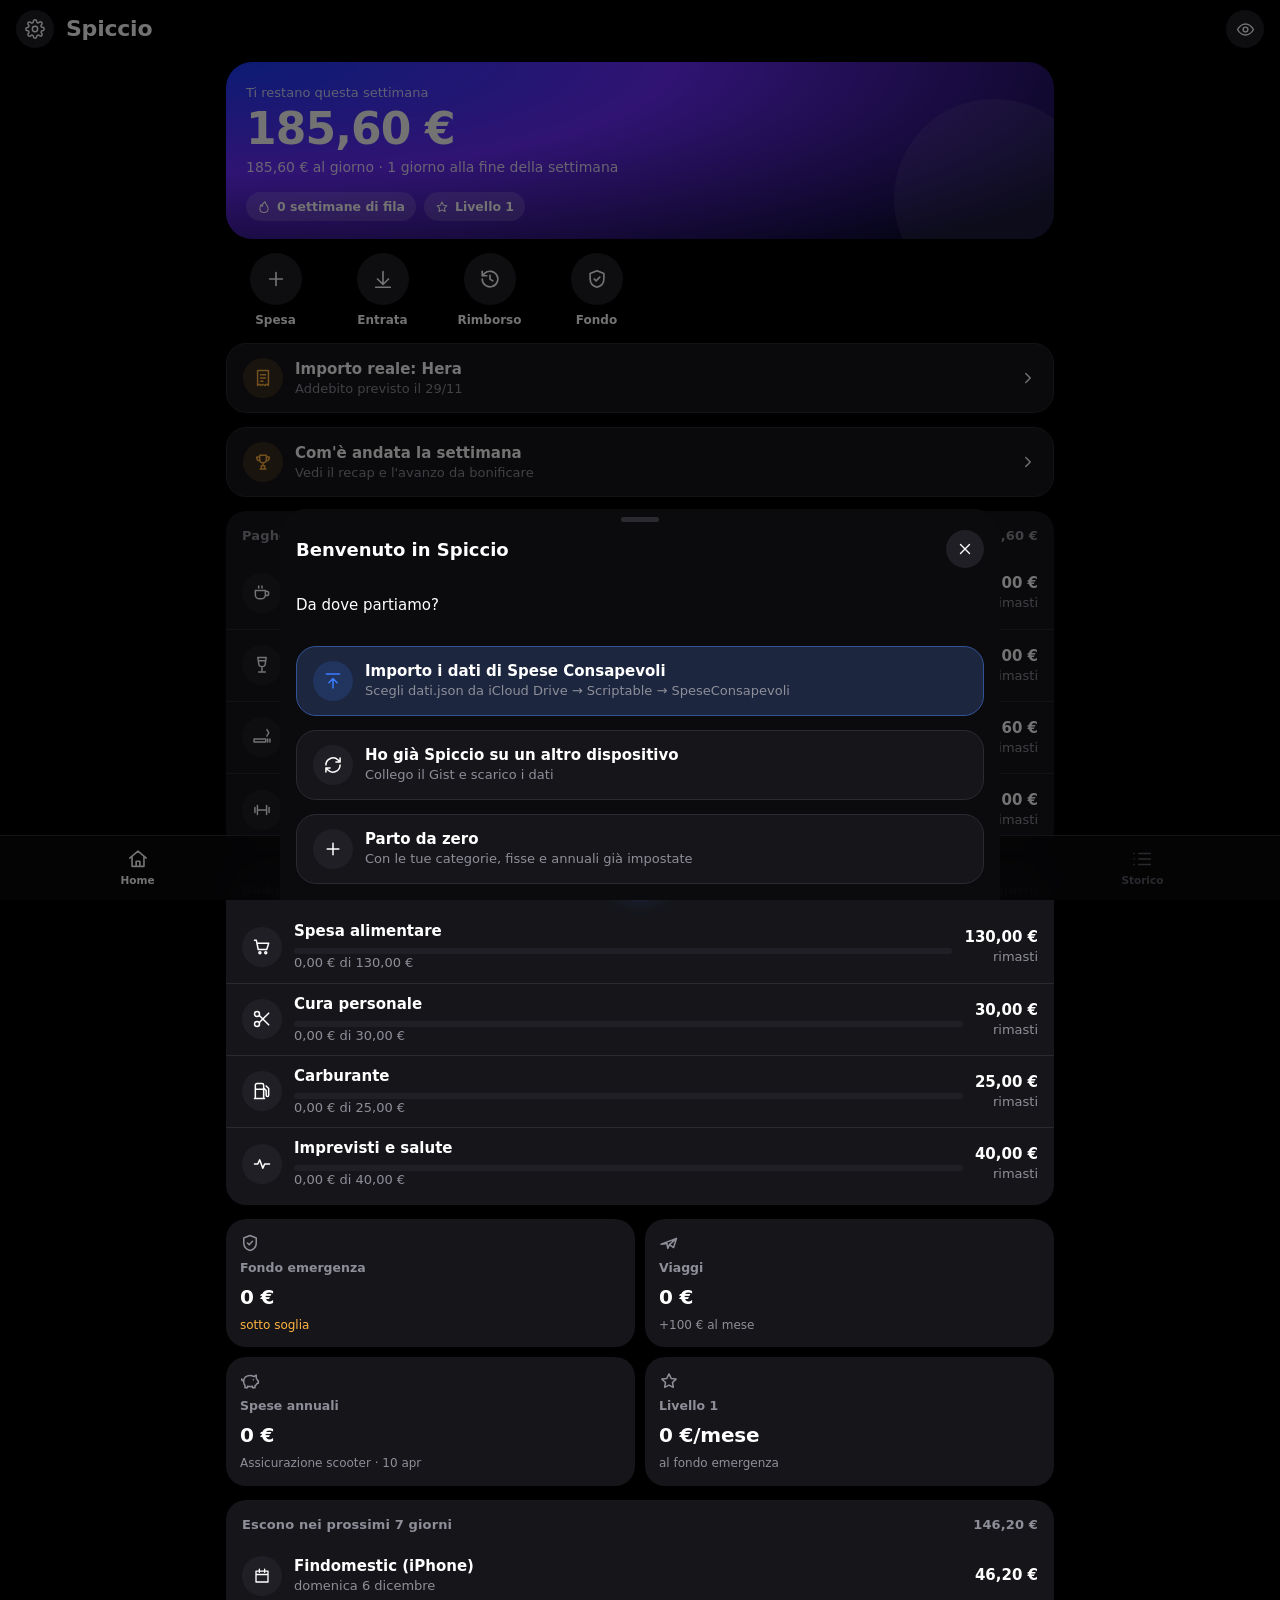
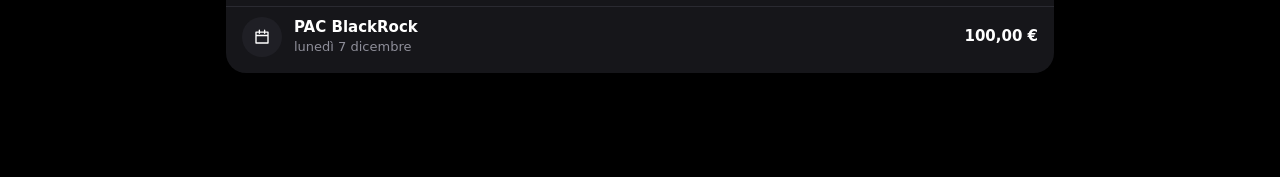
==== index.html @ 7afc351c "Add files via upload" ====
<!doctype html>
<html lang="it" data-theme="dark">
<head>
  <meta charset="utf-8">
  <meta name="viewport" content="width=device-width, initial-scale=1, viewport-fit=cover">
  <title>Spiccio</title>
  <meta name="theme-color" content="#000000">
  <meta name="apple-mobile-web-app-capable" content="yes">
  <meta name="mobile-web-app-capable" content="yes">
  <meta name="apple-mobile-web-app-status-bar-style" content="black-translucent">
  <meta name="apple-mobile-web-app-title" content="Spiccio">
  <meta name="description" content="Il tuo budget personale: spese, salvadanai e risparmi.">
  <link rel="manifest" href="manifest.webmanifest">
  <link rel="icon" href="icons/icon-192.png">
  <link rel="apple-touch-icon" href="icons/apple-touch-icon.png">
  <link rel="stylesheet" href="styles.css">
</head>
<body>
  <div id="app"><main class="view"><p class="note" style="padding:40px 0;text-align:center">Carico Spiccio…</p></main></div>
  <div class="toast-wrap" id="toasts" aria-live="polite"></div>
  <script src="icons.js"></script>
  <script src="core.js"></script>
  <script src="app.js"></script>
</body>
</html>
---- styles.css ----
/* Spiccio — stile ispirato a Revolut: nero profondo, schede grafite, accento blu elettrico */
:root {
  --bg: #000000;
  --bg2: #0B0B0E;
  --card: #16161A;
  --card2: #1F1F25;
  --line: #2A2A31;
  --fg: #FFFFFF;
  --muted: #8E8E99;
  --dim: #5C5C66;
  --accent: #3B7BFF;
  --accent2: #7A5CFF;
  --accent-soft: rgba(59, 123, 255, .16);
  --ok: #2ED47A;
  --ok-soft: rgba(46, 212, 122, .14);
  --warn: #FFB341;
  --warn-soft: rgba(255, 179, 65, .14);
  --bad: #FF5C6C;
  --bad-soft: rgba(255, 92, 108, .14);
  --hero1: #1B3DFF;
  --hero2: #6B2BFF;
  --hero3: #0A0A2E;
  --r: 20px;
  --r-s: 14px;
  --font: -apple-system, BlinkMacSystemFont, "SF Pro Text", "Segoe UI", system-ui, "Helvetica Neue", sans-serif;
  --font-d: -apple-system, BlinkMacSystemFont, "SF Pro Display", "Segoe UI", system-ui, "Helvetica Neue", sans-serif;
  --tab-h: 64px;
  color-scheme: dark;
}
:root[data-theme="light"] {
  --bg: #F2F3F7; --bg2: #E9EAF0; --card: #FFFFFF; --card2: #F2F3F7; --line: #E1E2EA;
  --fg: #0B0B10; --muted: #6B6B78; --dim: #9A9AA6;
  --accent: #1F5FFF; --accent2: #6A47FF; --accent-soft: rgba(31, 95, 255, .1);
  --ok: #0FA35B; --ok-soft: rgba(15, 163, 91, .1); --warn: #C77800; --warn-soft: rgba(199, 120, 0, .1);
  --bad: #E0283D; --bad-soft: rgba(224, 40, 61, .09);
  color-scheme: light;
}
@media (prefers-color-scheme: light) {
  :root[data-theme="auto"] {
    --bg: #F2F3F7; --bg2: #E9EAF0; --card: #FFFFFF; --card2: #F2F3F7; --line: #E1E2EA;
    --fg: #0B0B10; --muted: #6B6B78; --dim: #9A9AA6;
    --accent: #1F5FFF; --accent2: #6A47FF; --accent-soft: rgba(31, 95, 255, .1);
    --ok: #0FA35B; --ok-soft: rgba(15, 163, 91, .1); --warn: #C77800; --warn-soft: rgba(199, 120, 0, .1);
    --bad: #E0283D; --bad-soft: rgba(224, 40, 61, .09);
    color-scheme: light;
  }
}

* { box-sizing: border-box; -webkit-tap-highlight-color: transparent; }
html, body { margin: 0; height: 100%; background: var(--bg); color: var(--fg); }
body { font-family: var(--font); font-size: 15px; line-height: 1.4; -webkit-font-smoothing: antialiased; overscroll-behavior-y: none; }
button { font: inherit; color: inherit; }
input, select, textarea { font: inherit; color: var(--fg); }
.ic { flex: none; display: block; }
.num { font-variant-numeric: tabular-nums; }
[hidden] { display: none !important; }

/* ---------- impalcatura ---------- */
#app { min-height: 100%; }
.top {
  position: sticky; top: 0; z-index: 20;
  padding: calc(env(safe-area-inset-top, 0px) + 10px) max(16px, env(safe-area-inset-right)) 10px max(16px, env(safe-area-inset-left));
  display: flex; align-items: center; gap: 12px;
  background: color-mix(in srgb, var(--bg) 82%, transparent);
  backdrop-filter: saturate(160%) blur(18px); -webkit-backdrop-filter: saturate(160%) blur(18px);
}
.top h1 { font-family: var(--font-d); font-size: 22px; font-weight: 700; margin: 0; flex: 1; letter-spacing: -.01em; }
.iconbtn {
  width: 38px; height: 38px; border-radius: 50%; border: 0; background: var(--card2); color: var(--fg);
  display: grid; place-items: center; cursor: pointer; position: relative; flex: none;
}
.iconbtn .dot { position: absolute; top: 6px; right: 6px; width: 8px; height: 8px; border-radius: 50%; background: var(--dim); border: 2px solid var(--card2); }
.iconbtn .dot.ok { background: var(--ok); } .iconbtn .dot.bad { background: var(--bad); } .iconbtn .dot.busy { background: var(--warn); }
main.view {
  padding: 4px max(16px, env(safe-area-inset-right)) calc(var(--tab-h) + env(safe-area-inset-bottom, 0px) + 40px) max(16px, env(safe-area-inset-left));
  max-width: 720px; margin: 0 auto; display: flex; flex-direction: column; gap: 14px;
}

.tabs {
  position: fixed; left: 0; right: 0; bottom: 0; z-index: 30;
  padding: 6px max(12px, env(safe-area-inset-right)) calc(env(safe-area-inset-bottom, 0px) + 6px) max(12px, env(safe-area-inset-left));
  background: color-mix(in srgb, var(--bg2) 88%, transparent);
  backdrop-filter: saturate(160%) blur(20px); -webkit-backdrop-filter: saturate(160%) blur(20px);
  border-top: 1px solid var(--line);
  display: grid; grid-template-columns: repeat(5, 1fr); align-items: center;
}
.tab { border: 0; background: none; color: var(--dim); display: flex; flex-direction: column; align-items: center; gap: 3px; font-size: 10.5px; font-weight: 600; padding: 6px 0; cursor: pointer; }
.tab[aria-current="page"] { color: var(--fg); }
.fab {
  justify-self: center; width: 54px; height: 54px; border-radius: 50%; border: 0; cursor: pointer;
  background: linear-gradient(135deg, var(--accent), var(--accent2)); color: #fff; display: grid; place-items: center;
  box-shadow: 0 8px 24px rgba(59, 123, 255, .35); margin-top: -18px;
}

/* ---------- hero ---------- */
.hero {
  border-radius: 26px; padding: 22px 20px 18px; position: relative; overflow: hidden; color: #fff;
  background: radial-gradient(120% 140% at 0% 0%, var(--hero1) 0%, var(--hero2) 45%, var(--hero3) 100%);
}
.hero::after { content: ""; position: absolute; inset: auto -40px -60px auto; width: 200px; height: 200px; border-radius: 50%; background: rgba(255,255,255,.07); }
.hero .lbl { font-size: 13px; opacity: .78; font-weight: 500; }
.hero .big { font-family: var(--font-d); font-size: 44px; font-weight: 700; letter-spacing: -.02em; line-height: 1.05; margin: 4px 0 6px; font-variant-numeric: tabular-nums; }
.hero .big small { font-size: 22px; font-weight: 600; opacity: .85; }
.hero .sub { font-size: 14px; opacity: .85; }
.hero .pillrow { display: flex; gap: 8px; margin-top: 14px; flex-wrap: wrap; position: relative; z-index: 1; }
.hero .pill { background: rgba(255,255,255,.14); border-radius: 999px; padding: 6px 11px; font-size: 12.5px; font-weight: 600; display: inline-flex; gap: 6px; align-items: center; }

.actions { display: grid; grid-template-columns: repeat(4, 1fr); gap: 8px; }
.act { border: 0; background: none; display: flex; flex-direction: column; align-items: center; gap: 7px; font-size: 12px; font-weight: 600; color: var(--fg); cursor: pointer; padding: 0; }
.act span.c { width: 52px; height: 52px; border-radius: 50%; background: var(--card2); display: grid; place-items: center; }

/* ---------- schede ---------- */
.card { background: var(--card); border-radius: var(--r); padding: 16px; }
.card.flush { padding: 6px 0; }
.card h2, .sec-t { font-size: 13px; font-weight: 600; color: var(--muted); margin: 0 0 10px; letter-spacing: .01em; display: flex; justify-content: space-between; align-items: baseline; gap: 8px; }
.card.flush h2 { padding: 10px 16px 2px; }
.sec-t { margin: 8px 4px -4px; }
.sec-t a, .card h2 a, .linkbtn { color: var(--accent); font-weight: 600; text-decoration: none; background: none; border: 0; cursor: pointer; padding: 0; font-size: 13px; }

.row { display: flex; align-items: center; gap: 12px; padding: 10px 16px; min-height: 58px; width: 100%; text-align: left; border: 0; background: none; cursor: pointer; }
.card:not(.flush) .row { padding-left: 0; padding-right: 0; }
.row + .row { border-top: 1px solid var(--line); }
.row .av { width: 40px; height: 40px; border-radius: 50%; background: var(--card2); display: grid; place-items: center; flex: none; color: var(--fg); }
.row .av.blue { background: var(--accent-soft); color: var(--accent); }
.row .av.ok { background: var(--ok-soft); color: var(--ok); }
.row .av.warn { background: var(--warn-soft); color: var(--warn); }
.row .av.bad { background: var(--bad-soft); color: var(--bad); }
.row .tx { flex: 1; min-width: 0; }
.row .t1 { font-weight: 600; font-size: 15px; white-space: nowrap; overflow: hidden; text-overflow: ellipsis; }
.row .t2 { font-size: 13px; color: var(--muted); white-space: nowrap; overflow: hidden; text-overflow: ellipsis; }
.row .t2.wrap { white-space: normal; }
.row .val { text-align: right; font-weight: 600; font-variant-numeric: tabular-nums; white-space: nowrap; }
.row .val .t2 { font-weight: 500; }
.pos { color: var(--ok); } .neg { color: var(--bad); } .wrn { color: var(--warn); } .mut { color: var(--muted); }

.bar { height: 6px; border-radius: 3px; background: var(--card2); overflow: hidden; margin-top: 6px; }
.bar i { display: block; height: 100%; border-radius: 3px; background: var(--accent); }
.bar i.ok { background: var(--ok); } .bar i.warn { background: var(--warn); } .bar i.bad { background: var(--bad); }

.todo { display: flex; gap: 12px; align-items: center; padding: 14px 16px; border-radius: var(--r); background: var(--card); border: 1px solid var(--line); cursor: pointer; text-align: left; width: 100%; }
.todo.hot { border-color: color-mix(in srgb, var(--accent) 50%, var(--line)); background: linear-gradient(0deg, var(--accent-soft), var(--accent-soft)), var(--card); }
.todo .tx { flex: 1; min-width: 0; }
.todo .t1 { font-weight: 650; }
.todo .t2 { font-size: 13px; color: var(--muted); }

.kv { display: flex; justify-content: space-between; gap: 12px; padding: 7px 0; font-size: 14.5px; }
.kv + .kv { border-top: 1px solid var(--line); }
.kv .k { color: var(--muted); min-width: 0; }
.kv .v { font-weight: 600; font-variant-numeric: tabular-nums; text-align: right; white-space: nowrap; }
.kv.tot .k { color: var(--fg); font-weight: 650; } .kv.tot .v { font-size: 17px; }

.grid2 { display: grid; grid-template-columns: 1fr 1fr; gap: 10px; }
.tile { background: var(--card); border-radius: var(--r); padding: 14px; display: flex; flex-direction: column; gap: 6px; border: 0; text-align: left; cursor: pointer; color: var(--fg); min-width: 0; }
.tile .ic { color: var(--muted); }
.tile .l { font-size: 12.5px; color: var(--muted); font-weight: 600; }
.tile .v { font-size: 20px; font-weight: 700; font-variant-numeric: tabular-nums; letter-spacing: -.01em; }
.tile .s { font-size: 12px; color: var(--muted); }

.chips { display: flex; gap: 8px; overflow-x: auto; scrollbar-width: none; padding: 2px 0; }
.chips::-webkit-scrollbar { display: none; }
.chips.wrap { flex-wrap: wrap; overflow: visible; }
.chip { border: 1px solid var(--line); background: var(--card); color: var(--fg); border-radius: 999px; padding: 7px 13px; font-size: 13.5px; font-weight: 600; white-space: nowrap; cursor: pointer; display: inline-flex; align-items: center; gap: 6px; }
.chip[aria-pressed="true"] { background: var(--fg); color: var(--bg); border-color: var(--fg); }
.chip.sug { border-color: var(--accent); }

.empty { text-align: center; color: var(--muted); padding: 22px 10px; font-size: 14px; }
.note { font-size: 13px; color: var(--muted); line-height: 1.45; }
.badge { display: inline-flex; align-items: center; gap: 4px; padding: 2px 8px; border-radius: 999px; font-size: 11.5px; font-weight: 700; background: var(--card2); color: var(--muted); }
.badge.ok { background: var(--ok-soft); color: var(--ok); } .badge.warn { background: var(--warn-soft); color: var(--warn); } .badge.bad { background: var(--bad-soft); color: var(--bad); } .badge.blue { background: var(--accent-soft); color: var(--accent); }

/* ---------- grafici ---------- */
.chart { width: 100%; display: block; }
.chart text { fill: var(--muted); font-size: 10.5px; font-family: var(--font); }
.chart .grid { stroke: var(--line); stroke-width: 1; }
.hbar { display: grid; grid-template-columns: 1fr auto; gap: 4px 10px; align-items: center; font-size: 14px; padding: 6px 0; }
.hbar .n { display: flex; gap: 8px; align-items: center; min-width: 0; }
.hbar .n span { white-space: nowrap; overflow: hidden; text-overflow: ellipsis; }
.hbar .bar { grid-column: 1 / -1; margin-top: 0; }

/* ---------- foglio (bottom sheet) ---------- */
.scrim { position: fixed; inset: 0; background: rgba(0,0,0,.55); z-index: 50; opacity: 0; transition: opacity .2s; }
.scrim.on { opacity: 1; }
.sheet {
  position: fixed; left: 0; right: 0; bottom: 0; z-index: 51; max-height: calc(100% - env(safe-area-inset-top, 0px) - 24px);
  background: var(--bg2); border-radius: 26px 26px 0 0; display: flex; flex-direction: column;
  transform: translateY(100%); transition: transform .26s cubic-bezier(.2,.8,.2,1);
  max-width: 720px; margin: 0 auto;
}
.sheet.on { transform: none; }
.sheet .grab { width: 38px; height: 5px; border-radius: 3px; background: var(--line); margin: 8px auto 0; flex: none; }
.sheet header { display: flex; align-items: center; gap: 10px; padding: 8px 16px 6px; flex: none; }
.sheet header h3 { flex: 1; margin: 0; font-size: 18px; font-weight: 700; font-family: var(--font-d); }
.sheet .body { overflow-y: auto; -webkit-overflow-scrolling: touch; padding: 6px max(16px, env(safe-area-inset-right)) 16px max(16px, env(safe-area-inset-left)); display: flex; flex-direction: column; gap: 14px; }
.sheet footer { flex: none; padding: 10px max(16px, env(safe-area-inset-right)) calc(env(safe-area-inset-bottom, 0px) + 12px) max(16px, env(safe-area-inset-left)); border-top: 1px solid var(--line); display: flex; flex-direction: column; gap: 8px; }

.amount { display: flex; align-items: baseline; justify-content: center; gap: 4px; padding: 6px 0 2px; }
.amount input { width: 100%; max-width: 260px; text-align: center; background: none; border: 0; outline: none; font-family: var(--font-d); font-size: 52px; font-weight: 700; letter-spacing: -.02em; font-variant-numeric: tabular-nums; padding: 0; }
.amount input::placeholder { color: var(--dim); }
.amount .eu { font-size: 30px; font-weight: 700; color: var(--muted); }

.field { display: flex; flex-direction: column; gap: 6px; }
.field > label, .lab { font-size: 12.5px; font-weight: 600; color: var(--muted); }
.inp, .sel, textarea.inp {
  width: 100%; background: var(--card); border: 1px solid var(--line); border-radius: var(--r-s); padding: 12px 14px; font-size: 16px; outline: none;
}
.inp:focus, .sel:focus { border-color: var(--accent); }
.inp.err { border-color: var(--bad); }
.split { display: grid; grid-template-columns: 1fr 1fr; gap: 10px; }
.split3 { display: grid; grid-template-columns: repeat(3, 1fr); gap: 8px; }

.catgrid { display: grid; grid-template-columns: repeat(4, 1fr); gap: 8px; }
.catbtn { border: 1px solid transparent; background: var(--card); border-radius: 16px; padding: 10px 4px 8px; display: flex; flex-direction: column; align-items: center; gap: 6px; font-size: 11.5px; font-weight: 600; cursor: pointer; color: var(--fg); min-width: 0; }
.catbtn span { max-width: 100%; overflow: hidden; text-overflow: ellipsis; white-space: nowrap; }
.catbtn[aria-pressed="true"] { border-color: var(--accent); background: var(--accent-soft); }
.catbtn.sug:not([aria-pressed="true"]) { border-color: color-mix(in srgb, var(--accent) 45%, transparent); }

.preview { border-radius: var(--r-s); background: var(--card); padding: 12px 14px; font-size: 14px; line-height: 1.55; }
.preview .ic { display: inline-block; vertical-align: -2px; }
.preview.bad { background: var(--bad-soft); } .preview.warn { background: var(--warn-soft); }
.preview b { font-variant-numeric: tabular-nums; }

.btn { border: 0; border-radius: 999px; padding: 14px 18px; font-size: 16px; font-weight: 650; cursor: pointer; width: 100%; background: var(--card2); color: var(--fg); display: inline-flex; justify-content: center; align-items: center; gap: 8px; }
.btn.pri { background: var(--accent); color: #fff; }
.btn.dng { background: var(--bad-soft); color: var(--bad); }
.btn.sm { padding: 9px 14px; font-size: 14px; width: auto; }
.btn:disabled { opacity: .45; cursor: default; }
.btnrow { display: flex; gap: 8px; flex-wrap: wrap; }
.btnrow .btn { flex: 1; min-width: 120px; }

.stepper { display: inline-flex; align-items: center; gap: 0; background: var(--card); border: 1px solid var(--line); border-radius: 999px; }
.stepper button { width: 40px; height: 40px; border: 0; background: none; font-size: 20px; cursor: pointer; }
.stepper b { min-width: 28px; text-align: center; }

.toggle { display: flex; align-items: center; justify-content: space-between; gap: 12px; padding: 12px 14px; background: var(--card); border-radius: var(--r-s); cursor: pointer; }
.toggle input { width: 46px; height: 28px; appearance: none; -webkit-appearance: none; background: var(--line); border-radius: 14px; position: relative; cursor: pointer; flex: none; transition: background .2s; }
.toggle input::after { content: ""; position: absolute; top: 3px; left: 3px; width: 22px; height: 22px; border-radius: 50%; background: #fff; transition: transform .2s; }
.toggle input:checked { background: var(--ok); }
.toggle input:checked::after { transform: translateX(18px); }

.toast-wrap { position: fixed; left: 0; right: 0; top: calc(env(safe-area-inset-top, 0px) + 10px); z-index: 80; display: flex; flex-direction: column; align-items: center; gap: 8px; pointer-events: none; padding: 0 16px; }
.toast { background: var(--card2); color: var(--fg); border: 1px solid var(--line); border-radius: 16px; padding: 12px 16px; font-size: 14px; max-width: 520px; width: 100%; box-shadow: 0 10px 30px rgba(0,0,0,.35); pointer-events: auto; animation: tin .25s ease-out; }
.toast b { display: block; margin-bottom: 2px; }
.toast.warn { border-color: var(--warn); } .toast.bad { border-color: var(--bad); } .toast.ok { border-color: var(--ok); }
@keyframes tin { from { transform: translateY(-12px); opacity: 0; } to { transform: none; opacity: 1; } }

/* ---------- editor impostazioni ---------- */
.ed { display: flex; flex-direction: column; gap: 10px; }
.ed-item { background: var(--card); border-radius: var(--r); padding: 12px; display: flex; flex-direction: column; gap: 10px; }
.ed-item .ed-h { display: flex; align-items: center; gap: 10px; }
.ed-item .ed-h b { flex: 1; min-width: 0; overflow: hidden; text-overflow: ellipsis; white-space: nowrap; }
.ed-fields { display: grid; grid-template-columns: repeat(auto-fill, minmax(130px, 1fr)); gap: 8px; }
.ed-fields .field.wide { grid-column: 1 / -1; }
.ed-fields .inp, .ed-fields .sel { padding: 10px 12px; font-size: 15px; }
.chk { display: flex; align-items: center; gap: 8px; font-size: 14px; padding: 10px 0; }
.chk input { width: 20px; height: 20px; accent-color: var(--accent); }
.iconpick { display: flex; flex-wrap: wrap; gap: 6px; }
.iconpick button { width: 36px; height: 36px; border-radius: 10px; border: 1px solid var(--line); background: var(--card2); display: grid; place-items: center; cursor: pointer; }
.iconpick button[aria-pressed="true"] { border-color: var(--accent); background: var(--accent-soft); }

.search { display: flex; align-items: center; gap: 8px; background: var(--card); border-radius: 14px; padding: 0 12px; color: var(--muted); }
.search input { flex: 1; background: none; border: 0; outline: none; padding: 12px 0; font-size: 16px; }
.day { font-size: 13px; color: var(--muted); font-weight: 600; margin: 10px 4px -6px; display: flex; justify-content: space-between; }

:focus-visible { outline: 2px solid var(--accent); outline-offset: 2px; }
@media (prefers-reduced-motion: reduce) { .sheet, .scrim, .toast { transition: none; animation: none; } }

/* ---------- report stampabile ---------- */
.report { background: #fff; color: #111; border-radius: 16px; padding: 22px; font-size: 13px; }
.report h1 { font-size: 22px; margin: 0 0 2px; }
.report h2 { font-size: 14px; margin: 18px 0 6px; border-bottom: 1px solid #ddd; padding-bottom: 4px; }
.report table { width: 100%; border-collapse: collapse; font-variant-numeric: tabular-nums; }
.report td { padding: 4px 0; border-bottom: 1px solid #eee; }
.report td:last-child { text-align: right; }
.report .m { color: #666; }
@media print {
  .top, .tabs, .noprint, .toast-wrap { display: none !important; }
  html, body { background: #fff; }
  main.view { padding: 0; max-width: none; }
  .report { border-radius: 0; padding: 0; }
}
@media (min-width: 900px) {
  main.view { max-width: 860px; }
  .actions { max-width: 420px; }
}
.split > *, .split3 > *, .ed-fields > * { min-width: 0; }
.inp, .sel { min-width: 0; max-width: 100%; }
.sheet .body { overflow-x: hidden; }
input[type="datetime-local"].inp, input[type="month"].inp { -webkit-appearance: none; appearance: none; min-height: 48px; }
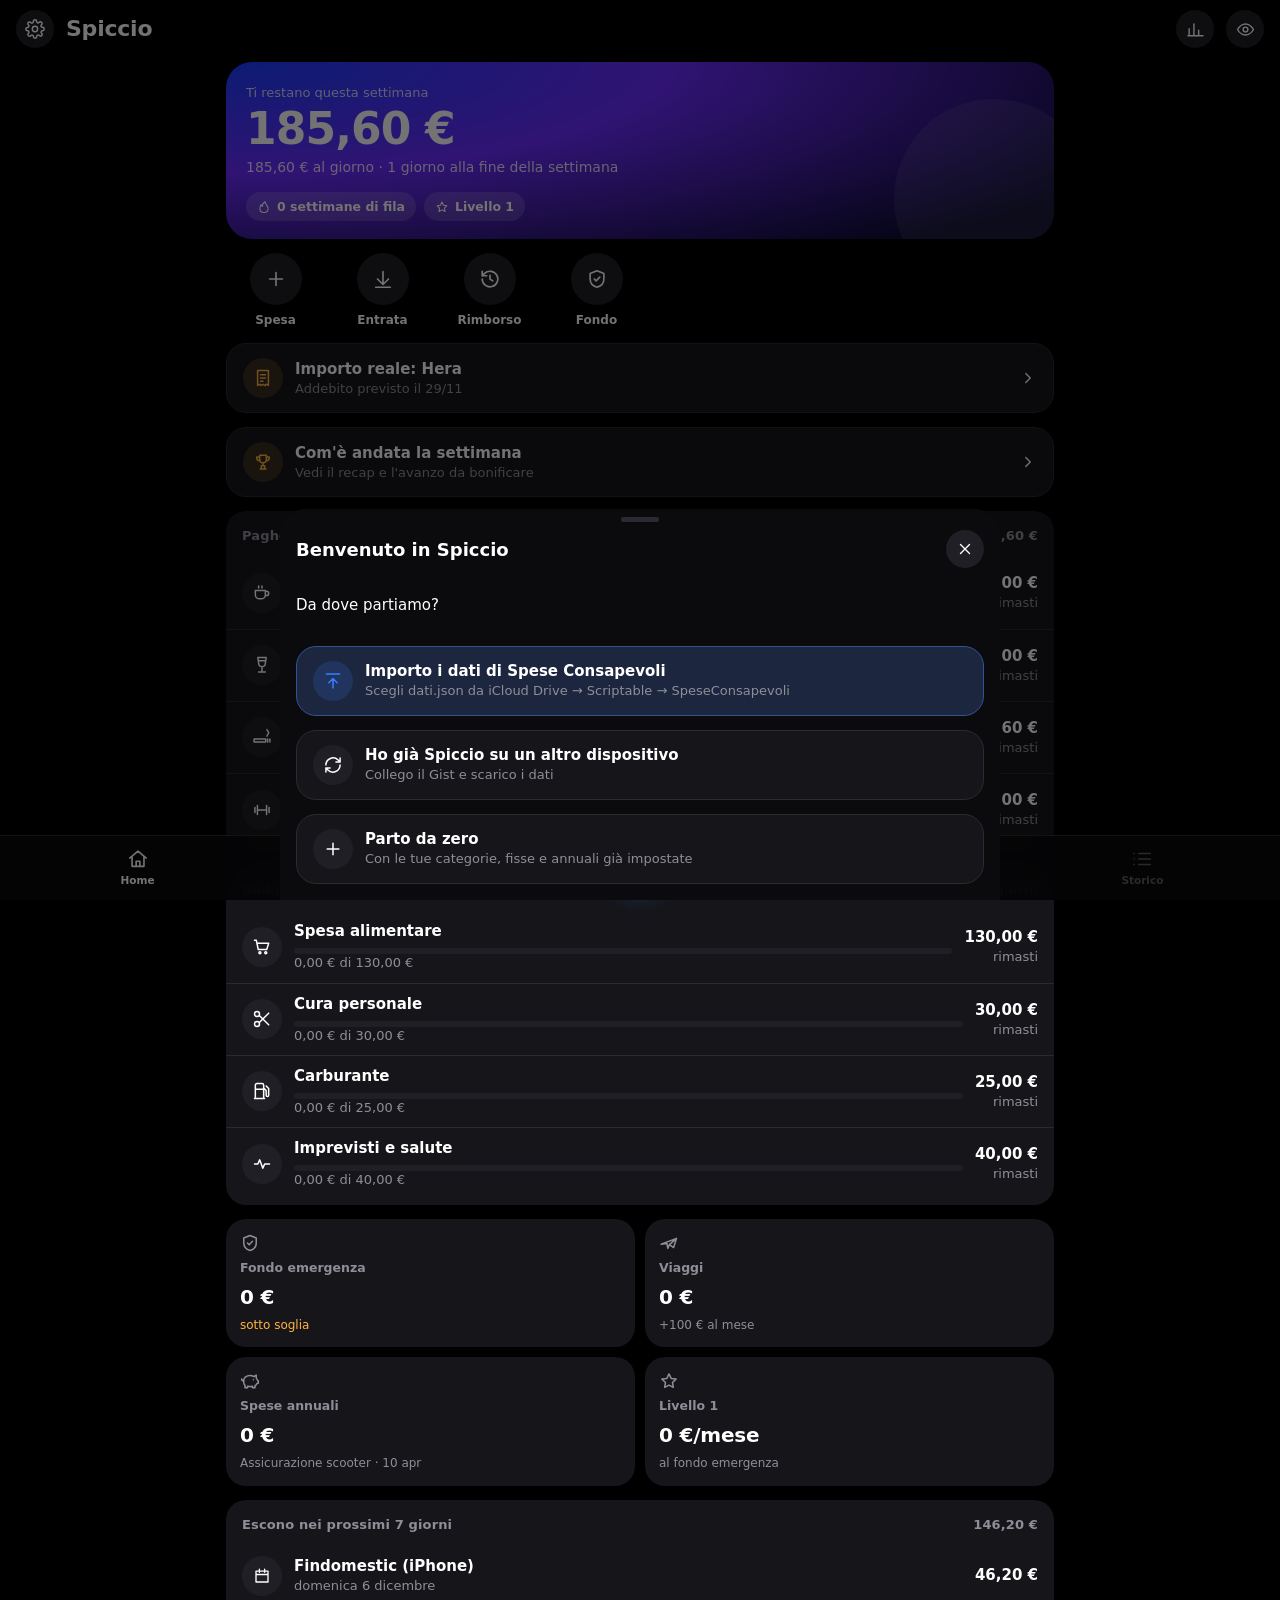
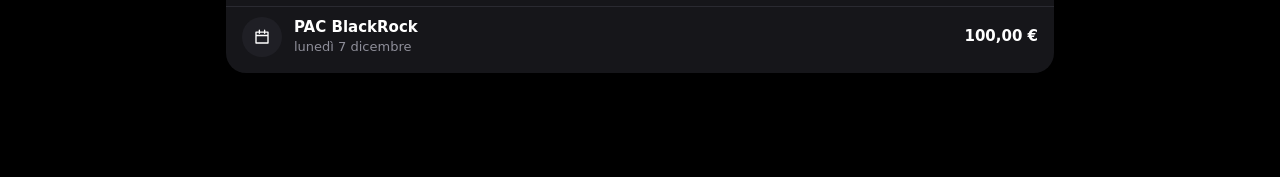
==== commit 9049e696: "Aggiunge la dashboard (PC + iPhone) e corregge i percorsi delle icone - dashboard.html: Oggi, Spese," ====
--- a/index.html
+++ b/index.html
@@ -11,8 +11,8 @@
   <meta name="apple-mobile-web-app-title" content="Spiccio">
   <meta name="description" content="Il tuo budget personale: spese, salvadanai e risparmi.">
   <link rel="manifest" href="manifest.webmanifest">
-  <link rel="icon" href="icons/icon-192.png">
-  <link rel="apple-touch-icon" href="icons/apple-touch-icon.png">
+  <link rel="icon" href="icon-192.png">
+  <link rel="apple-touch-icon" href="apple-touch-icon.png">
   <link rel="stylesheet" href="styles.css">
 </head>
 <body>
